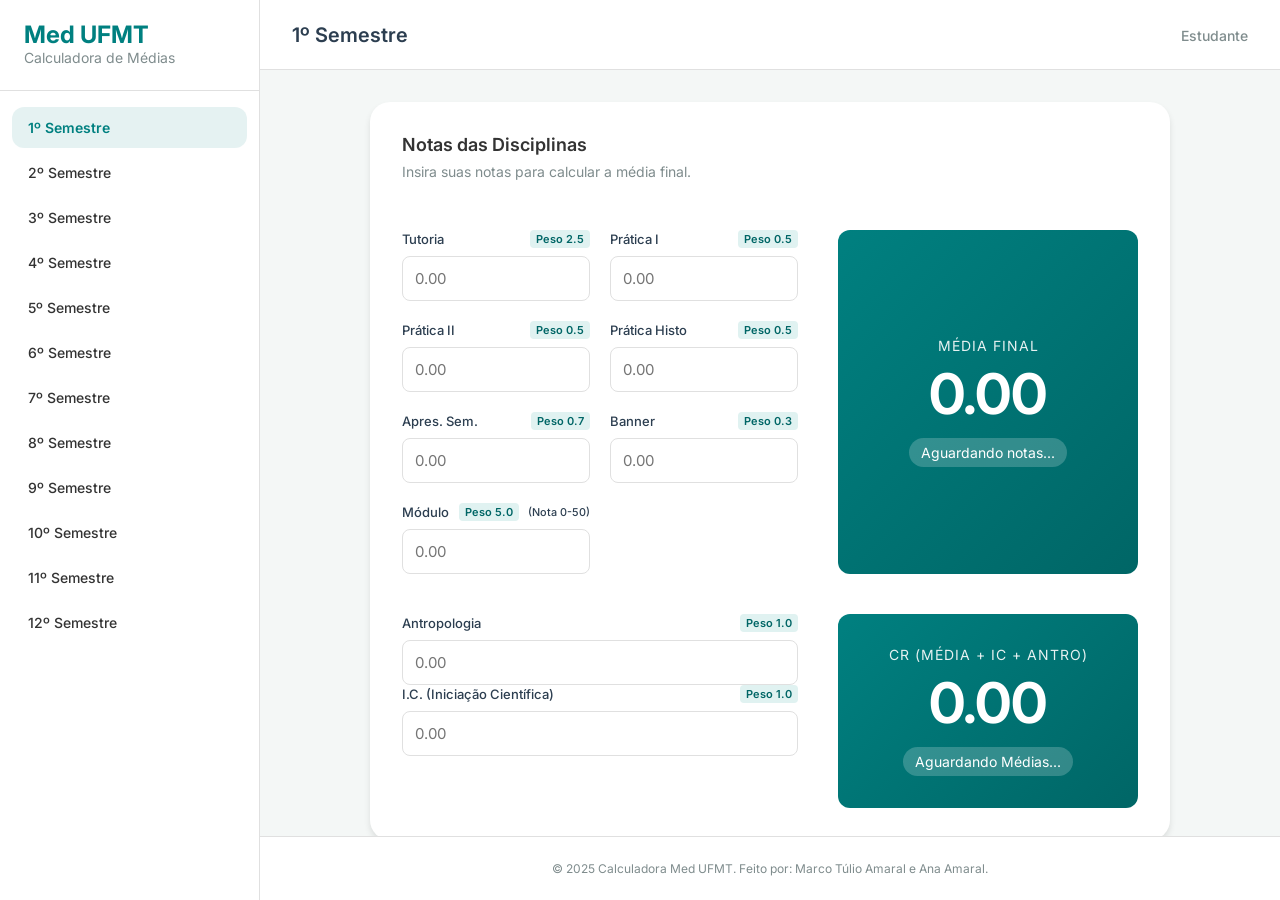
==== ufmt-med-calc/index.html @ cb8bf75b "Initial Commit" ====
<!DOCTYPE html>
<html lang="pt-BR">

<head>
    <meta charset="UTF-8">
    <meta name="viewport" content="width=device-width, initial-scale=1.0">
    <title>Calculadora Med UFMT</title>
    <link rel="preconnect" href="https://fonts.googleapis.com">
    <link rel="preconnect" href="https://fonts.gstatic.com" crossorigin>
    <link href="https://fonts.googleapis.com/css2?family=Inter:wght@300;400;500;600;700&display=swap" rel="stylesheet">
    <link rel="stylesheet" href="style.css">
</head>

<body>
    <div class="app-container">
        <aside class="sidebar">
            <div class="logo">
                <h1>Med UFMT</h1>
                <p>Calculadora de Médias</p>
            </div>
            <nav class="semester-nav">
                <ul>
                    <li><button class="nav-btn active" data-semester="1">1º Semestre</button></li>
                    <li><button class="nav-btn" data-semester="2">2º Semestre</button></li>
                    <li><button class="nav-btn" data-semester="3">3º Semestre</button></li>
                    <li><button class="nav-btn" data-semester="4">4º Semestre</button></li>
                    <li><button class="nav-btn" data-semester="5">5º Semestre</button></li>
                    <li><button class="nav-btn" data-semester="6">6º Semestre</button></li>
                    <li><button class="nav-btn" data-semester="7">7º Semestre</button></li>
                    <li><button class="nav-btn" data-semester="8">8º Semestre</button></li>
                    <li><button class="nav-btn" data-semester="9">9º Semestre</button></li>
                    <li><button class="nav-btn" data-semester="10">10º Semestre</button></li>
                    <li><button class="nav-btn" data-semester="11">11º Semestre</button></li>
                    <li><button class="nav-btn" data-semester="12">12º Semestre</button></li>
                </ul>
            </nav>
        </aside>

        <main class="main-content">
            <header class="top-bar">
                <h2 id="semester-title">1º Semestre</h2>
                <div class="user-info">
                    <span>Estudante</span>
                </div>
            </header>

            <div class="content-area">
                <div id="semester-1-content" class="semester-content active">
                    <div class="calculator-card">
                        <div class="card-header">
                            <h3>Notas das Disciplinas</h3>
                            <p>Insira suas notas para calcular a média final.</p>
                        </div>
                        <form id="calc-form-1">
                            <div class="input-group">
                                <label for="tutoria">Tutoria <span class="weight-badge">Peso 2.5</span></label>
                                <input type="number" id="tutoria" step="0.01" min="0" max="10" placeholder="0.00">
                            </div>
                            <div class="input-group">
                                <label for="pratica1">Prática I <span class="weight-badge">Peso 0.5</span></label>
                                <input type="number" id="pratica1" step="0.01" min="0" max="10" placeholder="0.00">
                            </div>
                            <div class="input-group">
                                <label for="pratica2">Prática II <span class="weight-badge">Peso 0.5</span></label>
                                <input type="number" id="pratica2" step="0.01" min="0" max="10" placeholder="0.00">
                            </div>
                            <div class="input-group">
                                <label for="praticaHisto">Prática Histo <span class="weight-badge">Peso
                                        0.5</span></label>
                                <input type="number" id="praticaHisto" step="0.01" min="0" max="10" placeholder="0.00">
                            </div>
                            <div class="input-group">
                                <label for="apresSem">Apres. Sem. <span class="weight-badge">Peso 0.7</span></label>
                                <input type="number" id="apresSem" step="0.01" min="0" max="10" placeholder="0.00">
                            </div>
                            <div class="input-group">
                                <label for="banner">Banner <span class="weight-badge">Peso 0.3</span></label>
                                <input type="number" id="banner" step="0.01" min="0" max="10" placeholder="0.00">
                            </div>
                            <div class="input-group">
                                <label for="modulo">Módulo <span class="weight-badge">Peso 5.0</span> <small>(Nota
                                        0-50)</small></label>
                                <input type="number" id="modulo" step="0.01" min="0" max="50" placeholder="0.00">
                            </div>
                        </form>
                        <div class="result-section">
                            <div class="result-label">Média Final</div>
                            <div class="result-value" id="final-result">0.00</div>
                            <div class="result-status" id="result-status">Aguardando notas...</div>
                        </div>
                        <form>
                            <div class="input-group">
                                <label for="antropologia">Antropologia <span class="weight-badge">Peso
                                        1.0</span></label>
                                <input type="number" id="antropologia" step="0.01" min="0" max="10" placeholder="0.00">
                            </div>
                            <div class="input-group">
                                <label for="ic">I.C. (Iniciação Científica) <span class="weight-badge">Peso
                                        1.0</span></label>
                                <input type="number" id="ic" step="0.01" min="0" max="10" placeholder="0.00">
                            </div>
                        </form>
                        <div class="result-section">
                            <div class="result-label">CR (Média + IC + Antro)</div>
                            <div class="result-value" id="final-cr">0.00</div>
                            <div class="result-status" id="cr-status">Aguardando Médias...</div>
                        </div>
                    </div>
                </div>

                <div id="semester-placeholder" class="semester-content" style="display: none;">
                    <div class="empty-state">
                        <h3>Em breve</h3>
                        <p>A calculadora para este semestre ainda está sendo desenvolvida.</p>
                    </div>
                </div>
            </div>
            <footer class="footer">
                <p>&copy; 2025 Calculadora Med UFMT. Feito por: Marco Túlio Amaral e Ana Amaral.</p>
            </footer>
        </main>
    </div>
    <script src="script.js"></script>
</body>

</html>
---- ufmt-med-calc/style.css ----
:root {
    --primary-color: #008080; /* Teal */
    --primary-dark: #006666;
    --secondary-color: #2c3e50;
    --accent-color: #e74c3c;
    --bg-color: #f4f7f6;
    --sidebar-bg: #ffffff;
    --card-bg: #ffffff;
    --text-main: #333333;
    --text-light: #7f8c8d;
    --border-color: #e0e0e0;
    --shadow-sm: 0 2px 4px rgba(0,0,0,0.05);
    --shadow-md: 0 4px 6px rgba(0,0,0,0.1);
    --radius-md: 12px;
    --radius-lg: 20px;
    --font-family: 'Inter', sans-serif;
}

* {
    margin: 0;
    padding: 0;
    box-sizing: border-box;
}

body {
    font-family: var(--font-family);
    background-color: var(--bg-color);
    color: var(--text-main);
    height: 100vh;
    overflow: hidden;
}

.app-container {
    display: flex;
    height: 100%;
}

/* Sidebar */
.sidebar {
    width: 260px;
    background-color: var(--sidebar-bg);
    border-right: 1px solid var(--border-color);
    display: flex;
    flex-direction: column;
    padding: 20px 0;
    overflow-y: auto;
}

.logo {
    padding: 0 24px 24px;
    border-bottom: 1px solid var(--border-color);
    margin-bottom: 16px;
}

.logo h1 {
    font-size: 24px;
    font-weight: 700;
    color: var(--primary-color);
}

.logo p {
    font-size: 14px;
    color: var(--text-light);
}

.semester-nav ul {
    list-style: none;
    padding: 0 12px;
}

.nav-btn {
    width: 100%;
    text-align: left;
    padding: 12px 16px;
    margin-bottom: 4px;
    border: none;
    background: none;
    border-radius: var(--radius-md);
    cursor: pointer;
    font-family: var(--font-family);
    font-size: 14px;
    font-weight: 500;
    color: var(--text-main);
    transition: all 0.2s ease;
}

.nav-btn:hover {
    background-color: rgba(0, 128, 128, 0.05);
    color: var(--primary-color);
}

.nav-btn.active {
    background-color: rgba(0, 128, 128, 0.1);
    color: var(--primary-color);
    font-weight: 600;
}

/* Main Content */
.main-content {
    flex: 1;
    display: flex;
    flex-direction: column;
    overflow: hidden;
}

.top-bar {
    height: 70px;
    background-color: var(--sidebar-bg);
    border-bottom: 1px solid var(--border-color);
    display: flex;
    align-items: center;
    justify-content: space-between;
    padding: 0 32px;
}

.top-bar h2 {
    font-size: 20px;
    font-weight: 600;
    color: var(--secondary-color);
}

.user-info span {
    font-size: 14px;
    font-weight: 500;
    color: var(--text-light);
}

.content-area {
    flex: 1;
    padding: 32px;
    overflow-y: auto;
}

/* Calculator Card */
.calculator-card {
    background-color: var(--card-bg);
    border-radius: var(--radius-lg);
    box-shadow: var(--shadow-md);
    padding: 32px;
    max-width: 800px;
    margin: 0 auto;
    display: grid;
    grid-template-columns: 1fr 300px;
    gap: 40px;
}

.card-header {
    grid-column: 1 / -1;
    margin-bottom: 10px;
}

.card-header h3 {
    font-size: 18px;
    font-weight: 600;
    margin-bottom: 8px;
}

.card-header p {
    color: var(--text-light);
    font-size: 14px;
}

#calc-form-1 {
    display: grid;
    grid-template-columns: 1fr 1fr;
    gap: 20px;
}

.input-group {
    display: flex;
    flex-direction: column;
}

.input-group label {
    font-size: 13px;
    font-weight: 500;
    margin-bottom: 8px;
    color: var(--secondary-color);
    display: flex;
    justify-content: space-between;
    align-items: center;
}

.weight-badge {
    background-color: #e0f2f1;
    color: var(--primary-dark);
    padding: 2px 6px;
    border-radius: 4px;
    font-size: 11px;
    font-weight: 600;
}

.input-group input {
    padding: 12px;
    border: 1px solid var(--border-color);
    border-radius: 8px;
    font-family: var(--font-family);
    font-size: 15px;
    transition: border-color 0.2s;
}

.input-group input:focus {
    outline: none;
    border-color: var(--primary-color);
    box-shadow: 0 0 0 3px rgba(0, 128, 128, 0.1);
}

/* Result Section */
.result-section {
    background: linear-gradient(135deg, var(--primary-color), var(--primary-dark));
    border-radius: var(--radius-md);
    padding: 32px;
    color: white;
    display: flex;
    flex-direction: column;
    justify-content: center;
    align-items: center;
    text-align: center;
    height: 100%;
}

.result-label {
    font-size: 14px;
    opacity: 0.9;
    margin-bottom: 12px;
    text-transform: uppercase;
    letter-spacing: 1px;
}

.result-value {
    font-size: 56px;
    font-weight: 700;
    line-height: 1;
    margin-bottom: 16px;
}

.result-status {
    font-size: 14px;
    background-color: rgba(255, 255, 255, 0.2);
    padding: 6px 12px;
    border-radius: 20px;
}

/* Empty State */
.empty-state {
    text-align: center;
    padding: 60px;
    color: var(--text-light);
}

/* Responsive */
@media (max-width: 900px) {
    .calculator-card {
        grid-template-columns: 1fr;
    }
    
    .result-section {
        margin-top: 20px;
        padding: 24px;
    }
}

@media (max-width: 768px) {
    .app-container {
        flex-direction: column;
    }
    
    .sidebar {
        width: 100%;
        height: auto;
        padding: 10px;
        flex-direction: row;
        align-items: center;
        overflow-x: auto;
        white-space: nowrap;
    }
    
    .logo {
        border-bottom: none;
        margin-bottom: 0;
        padding: 0 16px;
        margin-right: 20px;
    }
    
    .semester-nav ul {
        display: flex;
        padding: 0;
    }
    
    .nav-btn {
        width: auto;
        margin-bottom: 0;
        margin-right: 8px;
    }
    
    .main-content {
        height: calc(100vh - 70px); /* Adjust based on sidebar height */
    }
    
    #calc-form-1 {
        grid-template-columns: 1fr;
    }
}

/* Footer */
.footer {
    text-align: center;
    padding: 24px;
    color: var(--text-light);
    font-size: 12px;
    border-top: 1px solid var(--border-color);
    margin-top: auto;
    background-color: var(--sidebar-bg);
}
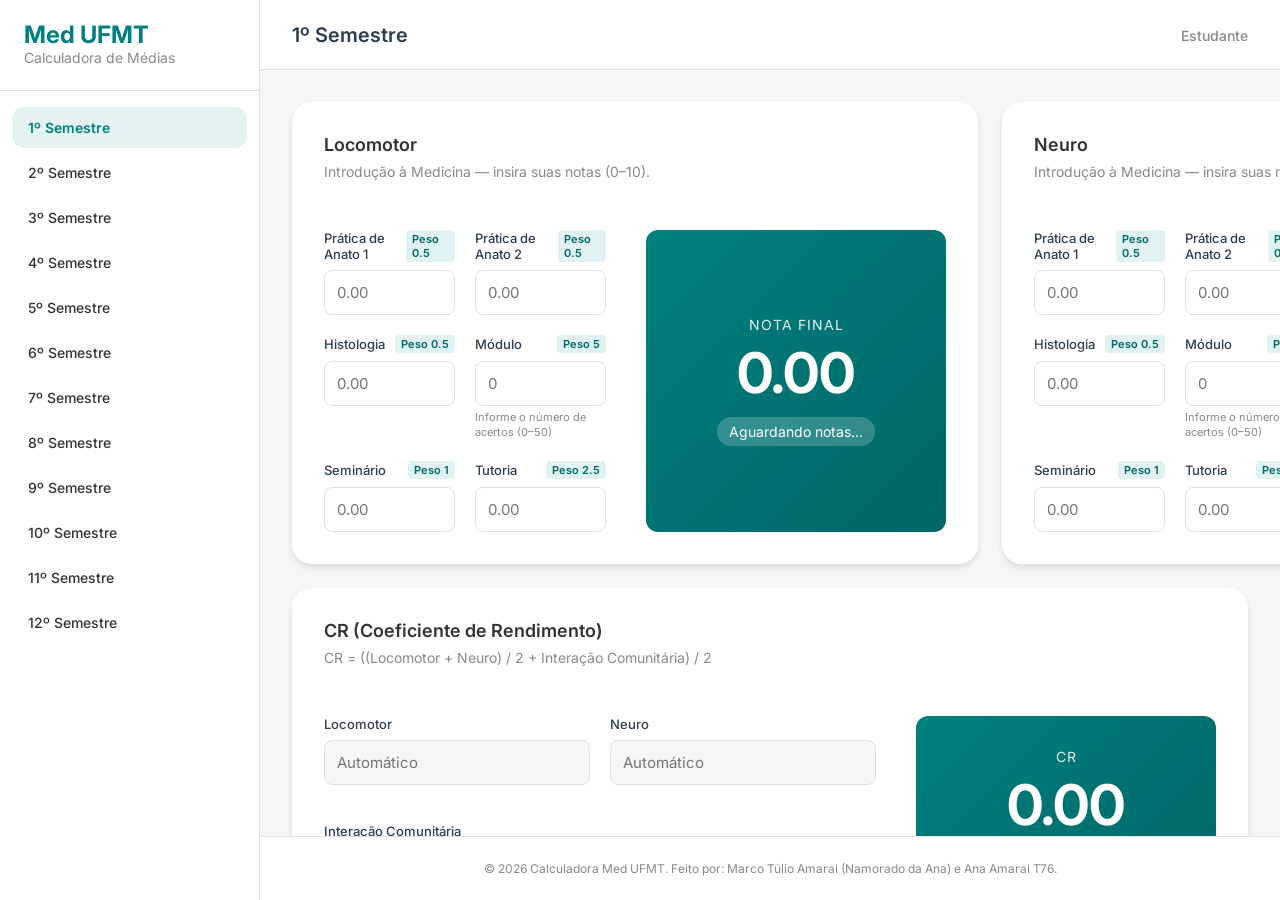
==== commit 3ab9b808: "Módulo SC com 20 questões" ====
--- a/ufmt-med-calc/index.html
+++ b/ufmt-med-calc/index.html
@@ -45,65 +45,438 @@
             </header>
 
             <div class="content-area">
+                <!-- 1º Semestre (UC1) -->
                 <div id="semester-1-content" class="semester-content active">
-                    <div class="calculator-card">
+                    <div class="uc-grid">
+                        <!-- Locomotor -->
+                        <div class="calculator-card">
+                            <div class="card-header">
+                                <h3>Locomotor</h3>
+                                <p>Introdução à Medicina — insira suas notas (0–10).</p>
+                            </div>
+                            <form class="uc-form">
+                                <div class="input-group">
+                                    <label for="loco-anato1">Prática de Anato 1 <span class="weight-badge">Peso 0.5</span></label>
+                                    <input type="number" id="loco-anato1" step="0.01" min="0" max="10" placeholder="0.00">
+                                </div>
+                                <div class="input-group">
+                                    <label for="loco-anato2">Prática de Anato 2 <span class="weight-badge">Peso 0.5</span></label>
+                                    <input type="number" id="loco-anato2" step="0.01" min="0" max="10" placeholder="0.00">
+                                </div>
+                                <div class="input-group">
+                                    <label for="loco-histo">Histologia <span class="weight-badge">Peso 0.5</span></label>
+                                    <input type="number" id="loco-histo" step="0.01" min="0" max="10" placeholder="0.00">
+                                </div>
+                                <div class="input-group">
+                                    <label for="loco-modulo">Módulo <span class="weight-badge">Peso 5</span></label>
+                                    <input type="number" id="loco-modulo" step="1" min="0" max="50" placeholder="0">
+                                    <small class="field-note">Informe o número de acertos (0–50)</small>
+                                </div>
+                                <div class="input-group">
+                                    <label for="loco-seminario">Seminário <span class="weight-badge">Peso 1</span></label>
+                                    <input type="number" id="loco-seminario" step="0.01" min="0" max="10" placeholder="0.00">
+                                </div>
+                                <div class="input-group">
+                                    <label for="loco-tutoria">Tutoria <span class="weight-badge">Peso 2.5</span></label>
+                                    <input type="number" id="loco-tutoria" step="0.01" min="0" max="10" placeholder="0.00">
+                                </div>
+                            </form>
+                            <div class="result-section">
+                                <div class="result-label">Nota Final</div>
+                                <div class="result-value" id="loco-result">0.00</div>
+                                <div class="result-status" id="loco-status">Aguardando notas...</div>
+                            </div>
+                        </div>
+
+                        <!-- Neuro -->
+                        <div class="calculator-card">
+                            <div class="card-header">
+                                <h3>Neuro</h3>
+                                <p>Introdução à Medicina — insira suas notas (0–10).</p>
+                            </div>
+                            <form class="uc-form">
+                                <div class="input-group">
+                                    <label for="neuro-anato1">Prática de Anato 1 <span class="weight-badge">Peso 0.5</span></label>
+                                    <input type="number" id="neuro-anato1" step="0.01" min="0" max="10" placeholder="0.00">
+                                </div>
+                                <div class="input-group">
+                                    <label for="neuro-anato2">Prática de Anato 2 <span class="weight-badge">Peso 0.5</span></label>
+                                    <input type="number" id="neuro-anato2" step="0.01" min="0" max="10" placeholder="0.00">
+                                </div>
+                                <div class="input-group">
+                                    <label for="neuro-histo">Histologia <span class="weight-badge">Peso 0.5</span></label>
+                                    <input type="number" id="neuro-histo" step="0.01" min="0" max="10" placeholder="0.00">
+                                </div>
+                                <div class="input-group">
+                                    <label for="neuro-modulo">Módulo <span class="weight-badge">Peso 5</span></label>
+                                    <input type="number" id="neuro-modulo" step="1" min="0" max="50" placeholder="0">
+                                    <small class="field-note">Informe o número de acertos (0–50)</small>
+                                </div>
+                                <div class="input-group">
+                                    <label for="neuro-seminario">Seminário <span class="weight-badge">Peso 1</span></label>
+                                    <input type="number" id="neuro-seminario" step="0.01" min="0" max="10" placeholder="0.00">
+                                </div>
+                                <div class="input-group">
+                                    <label for="neuro-tutoria">Tutoria <span class="weight-badge">Peso 2.5</span></label>
+                                    <input type="number" id="neuro-tutoria" step="0.01" min="0" max="10" placeholder="0.00">
+                                </div>
+                            </form>
+                            <div class="result-section">
+                                <div class="result-label">Nota Final</div>
+                                <div class="result-value" id="neuro-result">0.00</div>
+                                <div class="result-status" id="neuro-status">Aguardando notas...</div>
+                            </div>
+                        </div>
+                    </div>
+
+                    <!-- CR UC1 -->
+                    <div class="calculator-card cr-card">
                         <div class="card-header">
-                            <h3>Notas das Disciplinas</h3>
-                            <p>Insira suas notas para calcular a média final.</p>
-                        </div>
-                        <form id="calc-form-1">
-                            <div class="input-group">
-                                <label for="tutoria">Tutoria <span class="weight-badge">Peso 2.5</span></label>
-                                <input type="number" id="tutoria" step="0.01" min="0" max="10" placeholder="0.00">
-                            </div>
-                            <div class="input-group">
-                                <label for="pratica1">Prática I <span class="weight-badge">Peso 0.5</span></label>
-                                <input type="number" id="pratica1" step="0.01" min="0" max="10" placeholder="0.00">
-                            </div>
-                            <div class="input-group">
-                                <label for="pratica2">Prática II <span class="weight-badge">Peso 0.5</span></label>
-                                <input type="number" id="pratica2" step="0.01" min="0" max="10" placeholder="0.00">
-                            </div>
-                            <div class="input-group">
-                                <label for="praticaHisto">Prática Histo <span class="weight-badge">Peso
-                                        0.5</span></label>
-                                <input type="number" id="praticaHisto" step="0.01" min="0" max="10" placeholder="0.00">
-                            </div>
-                            <div class="input-group">
-                                <label for="apresSem">Apres. Sem. <span class="weight-badge">Peso 0.7</span></label>
-                                <input type="number" id="apresSem" step="0.01" min="0" max="10" placeholder="0.00">
-                            </div>
-                            <div class="input-group">
-                                <label for="banner">Banner <span class="weight-badge">Peso 0.3</span></label>
-                                <input type="number" id="banner" step="0.01" min="0" max="10" placeholder="0.00">
-                            </div>
-                            <div class="input-group">
-                                <label for="modulo">Módulo <span class="weight-badge">Peso 5.0</span> <small>(Nota
-                                        0-50)</small></label>
-                                <input type="number" id="modulo" step="0.01" min="0" max="50" placeholder="0.00">
+                            <h3>CR (Coeficiente de Rendimento)</h3>
+                            <p>CR = ((Locomotor + Neuro) / 2 + Interação Comunitária) / 2</p>
+                        </div>
+                        <form class="uc-form">
+                            <div class="input-group">
+                                <label for="uc1-cr-loco">Locomotor</label>
+                                <input type="number" id="uc1-cr-loco" step="0.01" min="0" max="10" placeholder="Automático" readonly>
+                            </div>
+                            <div class="input-group">
+                                <label for="uc1-cr-neuro">Neuro</label>
+                                <input type="number" id="uc1-cr-neuro" step="0.01" min="0" max="10" placeholder="Automático" readonly>
+                            </div>
+                            <div class="input-group">
+                                <label for="uc1-cr-ic">Interação Comunitária</label>
+                                <input type="number" id="uc1-cr-ic" step="0.01" min="0" max="10" placeholder="0.00">
                             </div>
                         </form>
                         <div class="result-section">
-                            <div class="result-label">Média Final</div>
-                            <div class="result-value" id="final-result">0.00</div>
-                            <div class="result-status" id="result-status">Aguardando notas...</div>
-                        </div>
-                        <form>
-                            <div class="input-group">
-                                <label for="antropologia">Antropologia <span class="weight-badge">Peso
-                                        1.0</span></label>
-                                <input type="number" id="antropologia" step="0.01" min="0" max="10" placeholder="0.00">
-                            </div>
-                            <div class="input-group">
-                                <label for="ic">I.C. (Iniciação Científica) <span class="weight-badge">Peso
-                                        1.0</span></label>
-                                <input type="number" id="ic" step="0.01" min="0" max="10" placeholder="0.00">
+                            <div class="result-label">CR</div>
+                            <div class="result-value" id="uc1-cr-result">0.00</div>
+                            <div class="result-status" id="uc1-cr-status">Aguardando notas...</div>
+                        </div>
+                    </div>
+                </div>
+
+                <!-- 2º Semestre (UC2) -->
+                <div id="semester-2-content" class="semester-content" style="display: none;">
+                    <div class="uc-grid">
+                        <!-- Cardiorespiratório -->
+                        <div class="calculator-card">
+                            <div class="card-header">
+                                <h3>Cardiorespiratório</h3>
+                                <p>Introdução à Medicina 2 — insira suas notas (0–10).</p>
+                            </div>
+                            <form class="uc-form">
+                                <div class="input-group">
+                                    <label for="cardio-anato1">Prática de Anato 1 <span class="weight-badge">Peso 0.5</span></label>
+                                    <input type="number" id="cardio-anato1" step="0.01" min="0" max="10" placeholder="0.00">
+                                </div>
+                                <div class="input-group">
+                                    <label for="cardio-anato2">Prática de Anato 2 <span class="weight-badge">Peso 0.5</span></label>
+                                    <input type="number" id="cardio-anato2" step="0.01" min="0" max="10" placeholder="0.00">
+                                </div>
+                                <div class="input-group">
+                                    <label for="cardio-histo">Histologia <span class="weight-badge">Peso 0.5</span></label>
+                                    <input type="number" id="cardio-histo" step="0.01" min="0" max="10" placeholder="0.00">
+                                </div>
+                                <div class="input-group">
+                                    <label for="cardio-modulo">Módulo <span class="weight-badge">Peso 5</span></label>
+                                    <input type="number" id="cardio-modulo" step="1" min="0" max="50" placeholder="0">
+                                    <small class="field-note">Informe o número de acertos (0–50)</small>
+                                </div>
+                                <div class="input-group">
+                                    <label for="cardio-seminario">Seminário <span class="weight-badge">Peso 1</span></label>
+                                    <input type="number" id="cardio-seminario" step="0.01" min="0" max="10" placeholder="0.00">
+                                </div>
+                                <div class="input-group">
+                                    <label for="cardio-tutoria">Tutoria <span class="weight-badge">Peso 2.5</span></label>
+                                    <input type="number" id="cardio-tutoria" step="0.01" min="0" max="10" placeholder="0.00">
+                                </div>
+                            </form>
+                            <div class="result-section">
+                                <div class="result-label">Nota Final</div>
+                                <div class="result-value" id="cardio-result">0.00</div>
+                                <div class="result-status" id="cardio-status">Aguardando notas...</div>
+                            </div>
+                        </div>
+
+                        <!-- Digestório & Urogenital -->
+                        <div class="calculator-card">
+                            <div class="card-header">
+                                <h3>Digestório & Urogenital</h3>
+                                <p>Introdução à Medicina 2 — insira suas notas (0–10).</p>
+                            </div>
+                            <form class="uc-form">
+                                <div class="input-group">
+                                    <label for="digest-anato1">Prática de Anato 1 <span class="weight-badge">Peso 0.5</span></label>
+                                    <input type="number" id="digest-anato1" step="0.01" min="0" max="10" placeholder="0.00">
+                                </div>
+                                <div class="input-group">
+                                    <label for="digest-anato2">Prática de Anato 2 <span class="weight-badge">Peso 0.5</span></label>
+                                    <input type="number" id="digest-anato2" step="0.01" min="0" max="10" placeholder="0.00">
+                                </div>
+                                <div class="input-group">
+                                    <label for="digest-histo">Histologia <span class="weight-badge">Peso 0.5</span></label>
+                                    <input type="number" id="digest-histo" step="0.01" min="0" max="10" placeholder="0.00">
+                                </div>
+                                <div class="input-group">
+                                    <label for="digest-modulo">Módulo <span class="weight-badge">Peso 5</span></label>
+                                    <input type="number" id="digest-modulo" step="1" min="0" max="50" placeholder="0">
+                                    <small class="field-note">Informe o número de acertos (0–50)</small>
+                                </div>
+                                <div class="input-group">
+                                    <label for="digest-seminario">Seminário <span class="weight-badge">Peso 1</span></label>
+                                    <input type="number" id="digest-seminario" step="0.01" min="0" max="10" placeholder="0.00">
+                                </div>
+                                <div class="input-group">
+                                    <label for="digest-tutoria">Tutoria <span class="weight-badge">Peso 2.5</span></label>
+                                    <input type="number" id="digest-tutoria" step="0.01" min="0" max="10" placeholder="0.00">
+                                </div>
+                            </form>
+                            <div class="result-section">
+                                <div class="result-label">Nota Final</div>
+                                <div class="result-value" id="digest-result">0.00</div>
+                                <div class="result-status" id="digest-status">Aguardando notas...</div>
+                            </div>
+                        </div>
+                    </div>
+
+                    <!-- CR UC2 -->
+                    <div class="calculator-card cr-card">
+                        <div class="card-header">
+                            <h3>CR (Coeficiente de Rendimento)</h3>
+                            <p>CR = (CR Atual × 2 + IC + Antro + (Cardiorespiratório + Digestório & Urogenital) / 2) / 5</p>
+                        </div>
+                        <form class="uc-form">
+                            <div class="input-group">
+                                <label for="uc2-cr-atual">CR Atual <span class="weight-badge">×2</span></label>
+                                <input type="number" id="uc2-cr-atual" step="0.01" min="0" max="10" placeholder="0.00">
+                                <small class="field-note">Seu CR antes deste período</small>
+                            </div>
+                            <div class="input-group">
+                                <label for="uc2-cr-ic">Interação Comunitária <span class="weight-badge">÷5</span></label>
+                                <input type="number" id="uc2-cr-ic" step="0.01" min="0" max="10" placeholder="0.00">
+                            </div>
+                            <div class="input-group">
+                                <label for="uc2-cr-antro">Antropologia <span class="weight-badge">÷5</span></label>
+                                <input type="number" id="uc2-cr-antro" step="0.01" min="0" max="10" placeholder="0.00">
+                            </div>
+                            <div class="input-group">
+                                <label for="uc2-cr-cardio">Cardiorespiratório <span class="weight-badge">÷5</span></label>
+                                <input type="number" id="uc2-cr-cardio" step="0.01" min="0" max="10" placeholder="Automático" readonly>
+                            </div>
+                            <div class="input-group">
+                                <label for="uc2-cr-digest">Digestório & Urogenital <span class="weight-badge">÷5</span></label>
+                                <input type="number" id="uc2-cr-digest" step="0.01" min="0" max="10" placeholder="Automático" readonly>
                             </div>
                         </form>
                         <div class="result-section">
-                            <div class="result-label">CR (Média + IC + Antro)</div>
-                            <div class="result-value" id="final-cr">0.00</div>
-                            <div class="result-status" id="cr-status">Aguardando Médias...</div>
+                            <div class="result-label">CR</div>
+                            <div class="result-value" id="uc2-cr-result">0.00</div>
+                            <div class="result-status" id="uc2-cr-status">Aguardando notas...</div>
+                        </div>
+                    </div>
+                </div>
+
+                <!-- 3º Semestre (UC3) -->
+                <div id="semester-3-content" class="semester-content" style="display: none;">
+                    <div class="uc-grid">
+                        <!-- Bases de Agressão e Defesa -->
+                        <div class="calculator-card">
+                            <div class="card-header">
+                                <h3>Bases de Agressão e Defesa</h3>
+                                <p>Insira suas notas para calcular a média final.</p>
+                            </div>
+                            <form class="uc-form">
+                                <div class="input-group">
+                                    <label for="bad-virologia">Virologia <span class="weight-badge">Peso 1</span></label>
+                                    <input type="number" id="bad-virologia" step="0.01" min="0" max="10" placeholder="0.00">
+                                </div>
+                                <div class="input-group">
+                                    <label for="bad-parasitologia">Parasitologia <span class="weight-badge">Peso 2.25</span></label>
+                                    <input type="number" id="bad-parasitologia" step="0.01" min="0" max="10" placeholder="0.00">
+                                </div>
+                                <div class="input-group">
+                                    <label for="bad-imunologia">Imunologia <span class="weight-badge">Peso 2.25</span></label>
+                                    <input type="number" id="bad-imunologia" step="0.01" min="0" max="10" placeholder="0.00">
+                                </div>
+                                <div class="input-group">
+                                    <label for="bad-patologia">Patologia <span class="weight-badge">Peso 2.25</span></label>
+                                    <input type="number" id="bad-patologia" step="0.01" min="0" max="10" placeholder="0.00">
+                                </div>
+                                <div class="input-group">
+                                    <label for="bad-microbiologia">Microbiologia <span class="weight-badge">Peso 2.25</span></label>
+                                    <input type="number" id="bad-microbiologia" step="0.01" min="0" max="10" placeholder="0.00">
+                                </div>
+                            </form>
+                            <div class="result-section">
+                                <div class="result-label">Nota Final</div>
+                                <div class="result-value" id="bad-result">0.00</div>
+                                <div class="result-status" id="bad-status">Aguardando notas...</div>
+                            </div>
+                        </div>
+
+                        <!-- Saúde do Adulto I -->
+                        <div class="calculator-card">
+                            <div class="card-header">
+                                <h3>Saúde do Adulto I</h3>
+                                <p>Prática (peso 2.5) = ((OSCE + bônus monitorias) + Hospital) / 2</p>
+                            </div>
+                            <form class="uc-form">
+                                <div class="input-group">
+                                    <label for="adulto-osce">OSCE <span class="weight-badge">→ Prática</span></label>
+                                    <input type="number" id="adulto-osce" step="0.01" min="0" max="10" placeholder="0.00">
+                                </div>
+                                <div class="input-group input-full-width">
+                                    <label class="checkbox-label">
+                                        <input type="checkbox" id="adulto-extra">
+                                        <span>100% presença nas monitorias <span class="weight-badge">OSCE +0.5</span></span>
+                                    </label>
+                                </div>
+                                <div class="input-group">
+                                    <label for="adulto-praticas-he">Hospital de Ensino <span class="weight-badge">→ Prática</span></label>
+                                    <input type="number" id="adulto-praticas-he" step="0.01" min="0" max="10" placeholder="0.00">
+                                    <small class="field-note">Média simples das práticas no HUJM</small>
+                                </div>
+                                <div class="input-group">
+                                    <label for="adulto-tutoria-media">Média das Tutorias <span class="weight-badge">Peso 2.5</span></label>
+                                    <input type="number" id="adulto-tutoria-media" step="0.01" min="0" max="10" placeholder="0.00">
+                                    <small class="field-note">Média simples das 10 tutorias</small>
+                                </div>
+                                <div class="input-group">
+                                    <label for="adulto-seminario">Seminário <span class="weight-badge">Peso 1</span></label>
+                                    <input type="number" id="adulto-seminario" step="0.01" min="0" max="10" placeholder="0.00">
+                                </div>
+                                <div class="input-group">
+                                    <label for="adulto-modulo">Módulo <span class="weight-badge">Peso 4</span></label>
+                                    <input type="number" id="adulto-modulo" step="1" min="0" max="25" placeholder="0">
+                                    <small class="field-note">Informe o número de acertos (0–25)</small>
+                                </div>
+
+                            </form>
+                            <div class="result-section">
+                                <div class="result-label">Nota Final</div>
+                                <div class="result-value" id="adulto-result">0.00</div>
+                                <div class="result-status" id="adulto-status">Aguardando notas...</div>
+                            </div>
+                        </div>
+
+                        <!-- Saúde da Mulher I -->
+                        <div class="calculator-card">
+                            <div class="card-header">
+                                <h3>Saúde da Mulher I</h3>
+                                <p>Insira suas notas para calcular a média final.</p>
+                            </div>
+                            <form class="uc-form">
+                                <div class="input-group">
+                                    <label for="mulher-pratica">Prática <span class="weight-badge">Peso 2</span></label>
+                                    <input type="number" id="mulher-pratica" step="0.01" min="0" max="10" placeholder="0.00">
+                                </div>
+                                <div class="input-group">
+                                    <label for="mulher-tutoria-media">Média das Tutorias <span class="weight-badge">Peso 2.5</span></label>
+                                    <input type="number" id="mulher-tutoria-media" step="0.01" min="0" max="10" placeholder="0.00">
+                                    <small class="field-note">Média simples das 4 tutorias</small>
+                                </div>
+                                <div class="input-group">
+                                    <label for="mulher-seminario">Seminário <span class="weight-badge">Peso 1</span></label>
+                                    <input type="number" id="mulher-seminario" step="0.01" min="0" max="10" placeholder="0.00">
+                                </div>
+                                <div class="input-group">
+                                    <label for="mulher-modulo">Módulo <span class="weight-badge">Peso 4</span></label>
+                                    <input type="number" id="mulher-modulo" step="1" min="0" max="20" placeholder="0">
+                                    <small class="field-note">Informe o número de acertos (0–20)</small>
+                                </div>
+                                <div class="input-group">
+                                    <label for="mulher-psicologia">Psicologia Médica <span class="weight-badge">Peso 0.5</span></label>
+                                    <input type="number" id="mulher-psicologia" step="0.01" min="0" max="10" placeholder="0.00">
+                                </div>
+                            </form>
+                            <div class="result-section">
+                                <div class="result-label">Nota Final</div>
+                                <div class="result-value" id="mulher-result">0.00</div>
+                                <div class="result-status" id="mulher-status">Aguardando notas...</div>
+                            </div>
+                        </div>
+
+                        <!-- Saúde da Criança e do Adolescente -->
+                        <div class="calculator-card">
+                            <div class="card-header">
+                                <h3>Saúde da Criança e do Adolescente</h3>
+                                <p>Insira suas notas para calcular a média final.</p>
+                            </div>
+                            <form class="uc-form">
+                                <div class="input-group">
+                                    <label for="crianca-tutoria-media">Média das Tutorias <span class="weight-badge">Peso 3</span></label>
+                                    <input type="number" id="crianca-tutoria-media" step="0.01" min="0" max="10" placeholder="0.00">
+                                    <small class="field-note">Média simples das 3 tutorias</small>
+                                </div>
+                                <div class="input-group">
+                                    <label for="crianca-seminario">Seminário <span class="weight-badge">Peso 1</span></label>
+                                    <input type="number" id="crianca-seminario" step="0.01" min="0" max="10" placeholder="0.00">
+                                </div>
+                                <div class="input-group">
+                                    <label for="crianca-modulo">Módulo <span class="weight-badge">Peso 4.5</span></label>
+                                    <input type="number" id="crianca-modulo" step="1" min="0" max="25" placeholder="0">
+                                    <small class="field-note">Informe o número de acertos (0–25)</small>
+                                </div>
+                                <div class="input-group">
+                                    <label for="crianca-relatorio">Relatório <span class="weight-badge">Peso 1</span></label>
+                                    <input type="number" id="crianca-relatorio" step="0.01" min="0" max="10" placeholder="0.00">
+                                </div>
+                                <div class="input-group">
+                                    <label for="crianca-psicologia">Psicologia Médica <span class="weight-badge">Peso 0.5</span></label>
+                                    <input type="number" id="crianca-psicologia" step="0.01" min="0" max="10" placeholder="0.00">
+                                </div>
+                            </form>
+                            <div class="result-section">
+                                <div class="result-label">Nota Final</div>
+                                <div class="result-value" id="crianca-result">0.00</div>
+                                <div class="result-status" id="crianca-status">Aguardando notas...</div>
+                            </div>
+                        </div>
+                    </div>
+
+                    <!-- CR UC3 -->
+                    <div class="calculator-card cr-card">
+                        <div class="card-header">
+                            <h3>CR (Coeficiente de Rendimento)</h3>
+                            <p>CR = (CR Atual × 5 + B.A.D. + Interação Comunitária + Saúde e Sociedade + Saúde do Adulto + Saúde da Mulher + Saúde da Criança) / 11</p>
+                        </div>
+                        <form class="uc-form">
+                            <div class="input-group">
+                                <label for="cr-atual">CR Atual <span class="weight-badge">×5</span></label>
+                                <input type="number" id="cr-atual" step="0.01" min="0" max="10" placeholder="0.00">
+                                <small class="field-note">Seu CR antes deste período</small>
+                            </div>
+                            <div class="input-group">
+                                <label for="cr-bad">B.A.D. <span class="weight-badge">÷11</span></label>
+                                <input type="number" id="cr-bad" step="0.01" min="0" max="10" placeholder="Automático" readonly>
+                            </div>
+                            <div class="input-group">
+                                <label for="cr-ic">Interação Comunitária <span class="weight-badge">÷11</span></label>
+                                <input type="number" id="cr-ic" step="0.01" min="0" max="10" placeholder="0.00">
+                            </div>
+                            <div class="input-group">
+                                <label for="cr-sesoc">Saúde e Sociedade <span class="weight-badge">÷11</span></label>
+                                <input type="number" id="cr-sesoc" step="0.01" min="0" max="10" placeholder="0.00">
+                            </div>
+                            <div class="input-group">
+                                <label for="cr-adulto">Saúde do Adulto I <span class="weight-badge">÷11</span></label>
+                                <input type="number" id="cr-adulto" step="0.01" min="0" max="10" placeholder="Automático" readonly>
+                            </div>
+                            <div class="input-group">
+                                <label for="cr-mulher">Saúde da Mulher I <span class="weight-badge">÷11</span></label>
+                                <input type="number" id="cr-mulher" step="0.01" min="0" max="10" placeholder="Automático" readonly>
+                            </div>
+                            <div class="input-group">
+                                <label for="cr-crianca">Saúde da Criança <span class="weight-badge">÷11</span></label>
+                                <input type="number" id="cr-crianca" step="0.01" min="0" max="10" placeholder="Automático" readonly>
+                            </div>
+                        </form>
+                        <div class="result-section">
+                            <div class="result-label">CR</div>
+                            <div class="result-value" id="cr-result">0.00</div>
+                            <div class="result-status" id="cr-status">Aguardando notas...</div>
                         </div>
                     </div>
                 </div>
@@ -116,11 +489,11 @@
                 </div>
             </div>
             <footer class="footer">
-                <p>&copy; 2025 Calculadora Med UFMT. Feito por: Marco Túlio Amaral e Ana Amaral.</p>
+                <p>&copy; 2026 Calculadora Med UFMT. Feito por: Marco Túlio Amaral (Namorado da Ana) e Ana Amaral T76.</p>
             </footer>
         </main>
     </div>
     <script src="script.js"></script>
 </body>
 
-</html>+</html>
--- a/ufmt-med-calc/style.css
+++ b/ufmt-med-calc/style.css
@@ -160,11 +160,6 @@
     font-size: 14px;
 }
 
-#calc-form-1 {
-    display: grid;
-    grid-template-columns: 1fr 1fr;
-    gap: 20px;
-}
 
 .input-group {
     display: flex;
@@ -241,6 +236,70 @@
     border-radius: 20px;
 }
 
+/* UC Grid Layout (UC1 e UC3) */
+.uc-grid {
+    display: grid;
+    grid-template-columns: 1fr 1fr;
+    gap: 24px;
+    max-width: 1200px;
+    margin: 0 auto;
+}
+
+.uc-grid .calculator-card {
+    max-width: none;
+    margin: 0;
+}
+
+.uc-form {
+    display: grid;
+    grid-template-columns: 1fr 1fr;
+    gap: 20px;
+}
+
+
+.cr-card {
+    max-width: 1200px;
+    margin: 24px auto 0;
+}
+
+.input-full-width {
+    grid-column: 1 / -1;
+}
+
+.checkbox-label {
+    display: flex;
+    align-items: center;
+    gap: 10px;
+    cursor: pointer;
+    font-size: 13px;
+    font-weight: 500;
+    color: var(--secondary-color);
+    padding: 12px;
+    border: 1px solid var(--border-color);
+    border-radius: 8px;
+}
+
+.checkbox-label input[type="checkbox"] {
+    width: 18px;
+    height: 18px;
+    cursor: pointer;
+    accent-color: var(--primary-color);
+    flex-shrink: 0;
+}
+
+.input-group input[readonly] {
+    background-color: var(--bg-color);
+    color: var(--text-light);
+    cursor: not-allowed;
+}
+
+.field-note {
+    font-size: 11px;
+    color: var(--text-light);
+    margin-top: 4px;
+    line-height: 1.4;
+}
+
 /* Empty State */
 .empty-state {
     text-align: center;
@@ -253,10 +312,18 @@
     .calculator-card {
         grid-template-columns: 1fr;
     }
-    
+
     .result-section {
         margin-top: 20px;
         padding: 24px;
+    }
+
+    .uc-grid {
+        grid-template-columns: 1fr;
+    }
+
+    .uc-form {
+        grid-template-columns: 1fr;
     }
 }
 
@@ -297,9 +364,6 @@
         height: calc(100vh - 70px); /* Adjust based on sidebar height */
     }
     
-    #calc-form-1 {
-        grid-template-columns: 1fr;
-    }
 }
 
 /* Footer */
